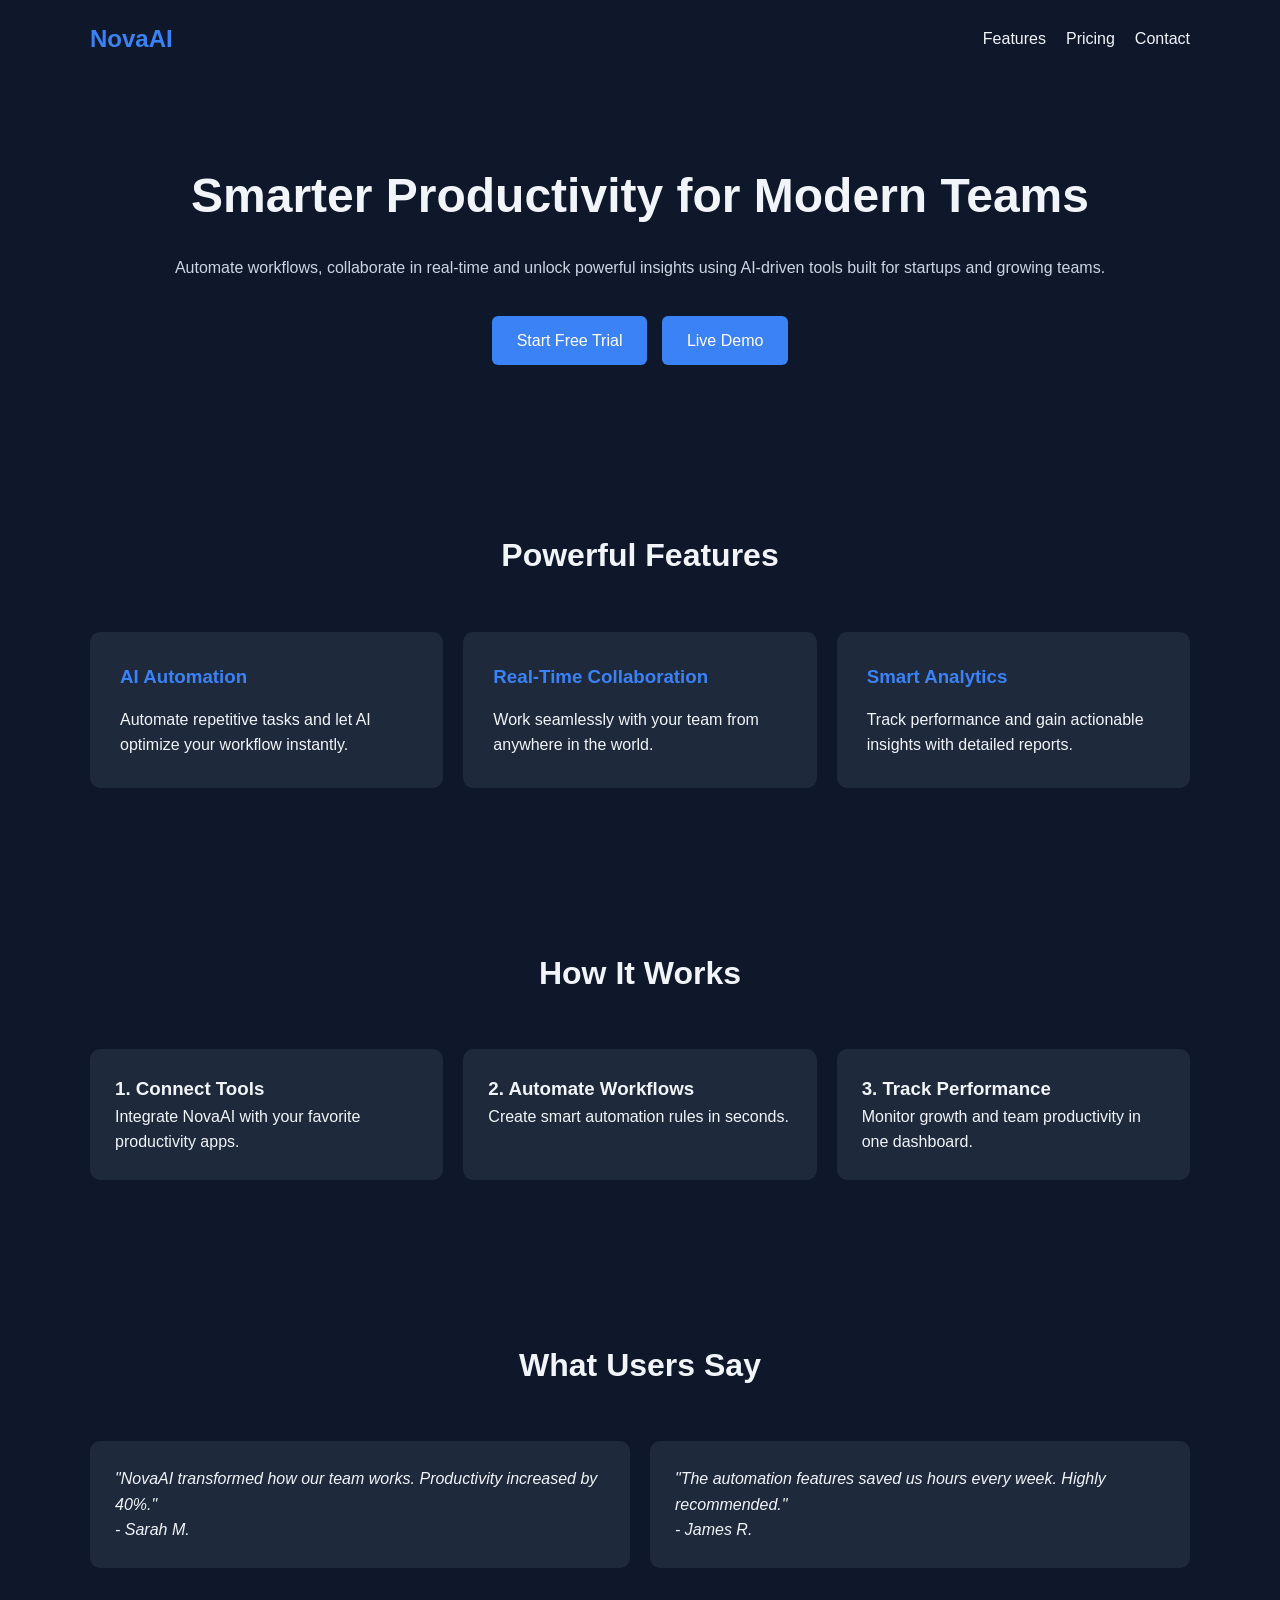
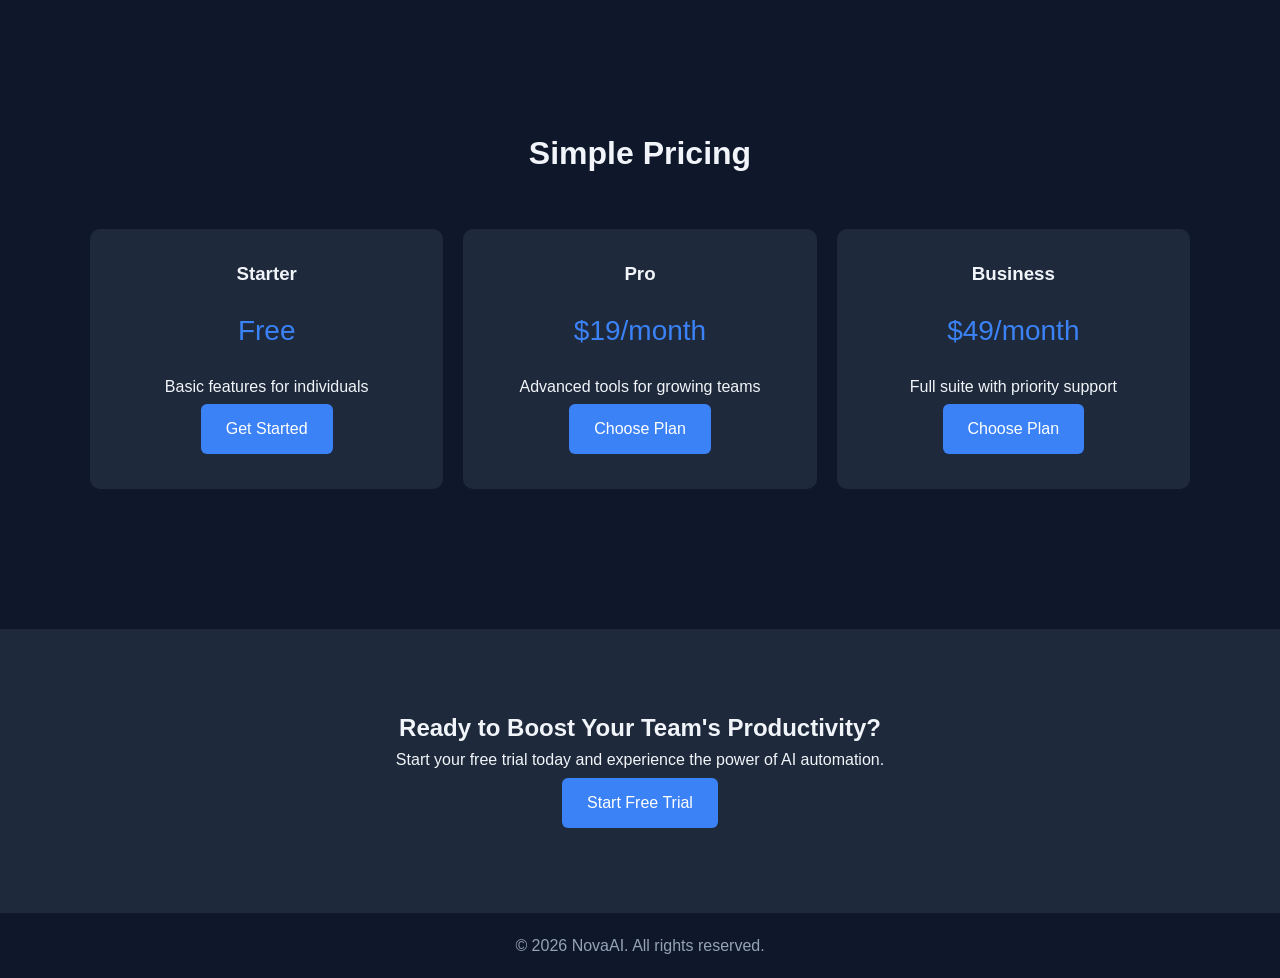
==== index.html @ 4427416d "first commit" ====
<!DOCTYPE html>
<html lang="en">
<head>
<meta charset="UTF-8">
<meta name="viewport" content="width=device-width, initial-scale=1.0">
<title>NovaAI - Smarter Productivity</title>

<style>
*{
    margin:0;
    padding:0;
    box-sizing:border-box;
    font-family: Arial, Helvetica, sans-serif;
}

body{
    background:#0f172a;
    color:#f1f5f9;
    line-height:1.6;
}

.container{
    width:90%;
    max-width:1100px;
    margin:auto;
}

/* NAV */
nav{
    display:flex;
    justify-content:space-between;
    align-items:center;
    padding:20px 0;
}

nav h2{
    color:#3b82f6;
}

nav ul{
    display:flex;
    list-style:none;
    gap:20px;
}

nav a{
    text-decoration:none;
    color:#f1f5f9;
    transition:0.3s;
}

nav a:hover{
    color:#3b82f6;
}

/* HERO */
.hero{
    padding:80px 0;
    text-align:center;
}

.hero h1{
    font-size:48px;
    margin-bottom:20px;
}

.hero p{
    color:#cbd5e1;
    margin-bottom:30px;
}

.btn{
    display:inline-block;
    padding:12px 25px;
    margin:5px;
    background:#3b82f6;
    color:#fff;
    text-decoration:none;
    border-radius:6px;
    transition:0.3s;
}

.btn:hover{
    background:#2563eb;
}

/* FEATURES */
.features{
    padding:80px 0;
}

.section-title{
    text-align:center;
    margin-bottom:50px;
    font-size:32px;
}

.feature-grid{
    display:grid;
    grid-template-columns:repeat(auto-fit, minmax(250px,1fr));
    gap:20px;
}

.card{
    background:#1e293b;
    padding:30px;
    border-radius:10px;
    transition:0.3s;
}

.card:hover{
    transform:translateY(-5px);
}

.card h3{
    margin-bottom:15px;
    color:#3b82f6;
}

/* HOW IT WORKS */
.how{
    padding:80px 0;
}

.steps{
    display:grid;
    grid-template-columns:repeat(auto-fit, minmax(250px,1fr));
    gap:20px;
}

.step{
    background:#1e293b;
    padding:25px;
    border-radius:10px;
}

/* TESTIMONIALS */
.testimonials{
    padding:80px 0;
}

.testimonial-grid{
    display:grid;
    grid-template-columns:repeat(auto-fit, minmax(250px,1fr));
    gap:20px;
}

.testimonial{
    background:#1e293b;
    padding:25px;
    border-radius:10px;
    font-style:italic;
}

/* PRICING */
.pricing{
    padding:80px 0;
}

.price-grid{
    display:grid;
    grid-template-columns:repeat(auto-fit, minmax(250px,1fr));
    gap:20px;
}

.price-card{
    background:#1e293b;
    padding:30px;
    border-radius:10px;
    text-align:center;
}

.price-card h3{
    margin-bottom:15px;
}

.price{
    font-size:28px;
    margin:20px 0;
    color:#3b82f6;
}

/* CTA */
.cta{
    padding:80px 0;
    text-align:center;
    background:#1e293b;
    margin-top:60px;
}

footer{
    text-align:center;
    padding:20px 0;
    color:#94a3b8;
}
</style>

</head>
<body>

<div class="container">

<nav>
<h2>NovaAI</h2>
<ul>
<li><a href="#">Features</a></li>
<li><a href="#">Pricing</a></li>
<li><a href="#">Contact</a></li>
</ul>
</nav>

<section class="hero">
<h1>Smarter Productivity for Modern Teams</h1>
<p>Automate workflows, collaborate in real-time and unlock powerful insights using AI-driven tools built for startups and growing teams.</p>
<a href="#" class="btn">Start Free Trial</a>
<a href="#" class="btn">Live Demo</a>
</section>

</div>

<section class="features">
<div class="container">
<h2 class="section-title">Powerful Features</h2>
<div class="feature-grid">
<div class="card">
<h3>AI Automation</h3>
<p>Automate repetitive tasks and let AI optimize your workflow instantly.</p>
</div>
<div class="card">
<h3>Real-Time Collaboration</h3>
<p>Work seamlessly with your team from anywhere in the world.</p>
</div>
<div class="card">
<h3>Smart Analytics</h3>
<p>Track performance and gain actionable insights with detailed reports.</p>
</div>
</div>
</div>
</section>

<section class="how">
<div class="container">
<h2 class="section-title">How It Works</h2>
<div class="steps">
<div class="step">
<h3>1. Connect Tools</h3>
<p>Integrate NovaAI with your favorite productivity apps.</p>
</div>
<div class="step">
<h3>2. Automate Workflows</h3>
<p>Create smart automation rules in seconds.</p>
</div>
<div class="step">
<h3>3. Track Performance</h3>
<p>Monitor growth and team productivity in one dashboard.</p>
</div>
</div>
</div>
</section>

<section class="testimonials">
<div class="container">
<h2 class="section-title">What Users Say</h2>
<div class="testimonial-grid">
<div class="testimonial">
<p>"NovaAI transformed how our team works. Productivity increased by 40%."</p>
<p>- Sarah M.</p>
</div>
<div class="testimonial">
<p>"The automation features saved us hours every week. Highly recommended."</p>
<p>- James R.</p>
</div>
</div>
</div>
</section>

<section class="pricing">
<div class="container">
<h2 class="section-title">Simple Pricing</h2>
<div class="price-grid">
<div class="price-card">
<h3>Starter</h3>
<p class="price">Free</p>
<p>Basic features for individuals</p>
<a href="#" class="btn">Get Started</a>
</div>
<div class="price-card">
<h3>Pro</h3>
<p class="price">$19/month</p>
<p>Advanced tools for growing teams</p>
<a href="#" class="btn">Choose Plan</a>
</div>
<div class="price-card">
<h3>Business</h3>
<p class="price">$49/month</p>
<p>Full suite with priority support</p>
<a href="#" class="btn">Choose Plan</a>
</div>
</div>
</div>
</section>

<section class="cta">
<div class="container">
<h2>Ready to Boost Your Team's Productivity?</h2>
<p>Start your free trial today and experience the power of AI automation.</p>
<a href="#" class="btn">Start Free Trial</a>
</div>
</section>

<footer>
<p>© 2026 NovaAI. All rights reserved.</p>
</footer>

</body>
</html>
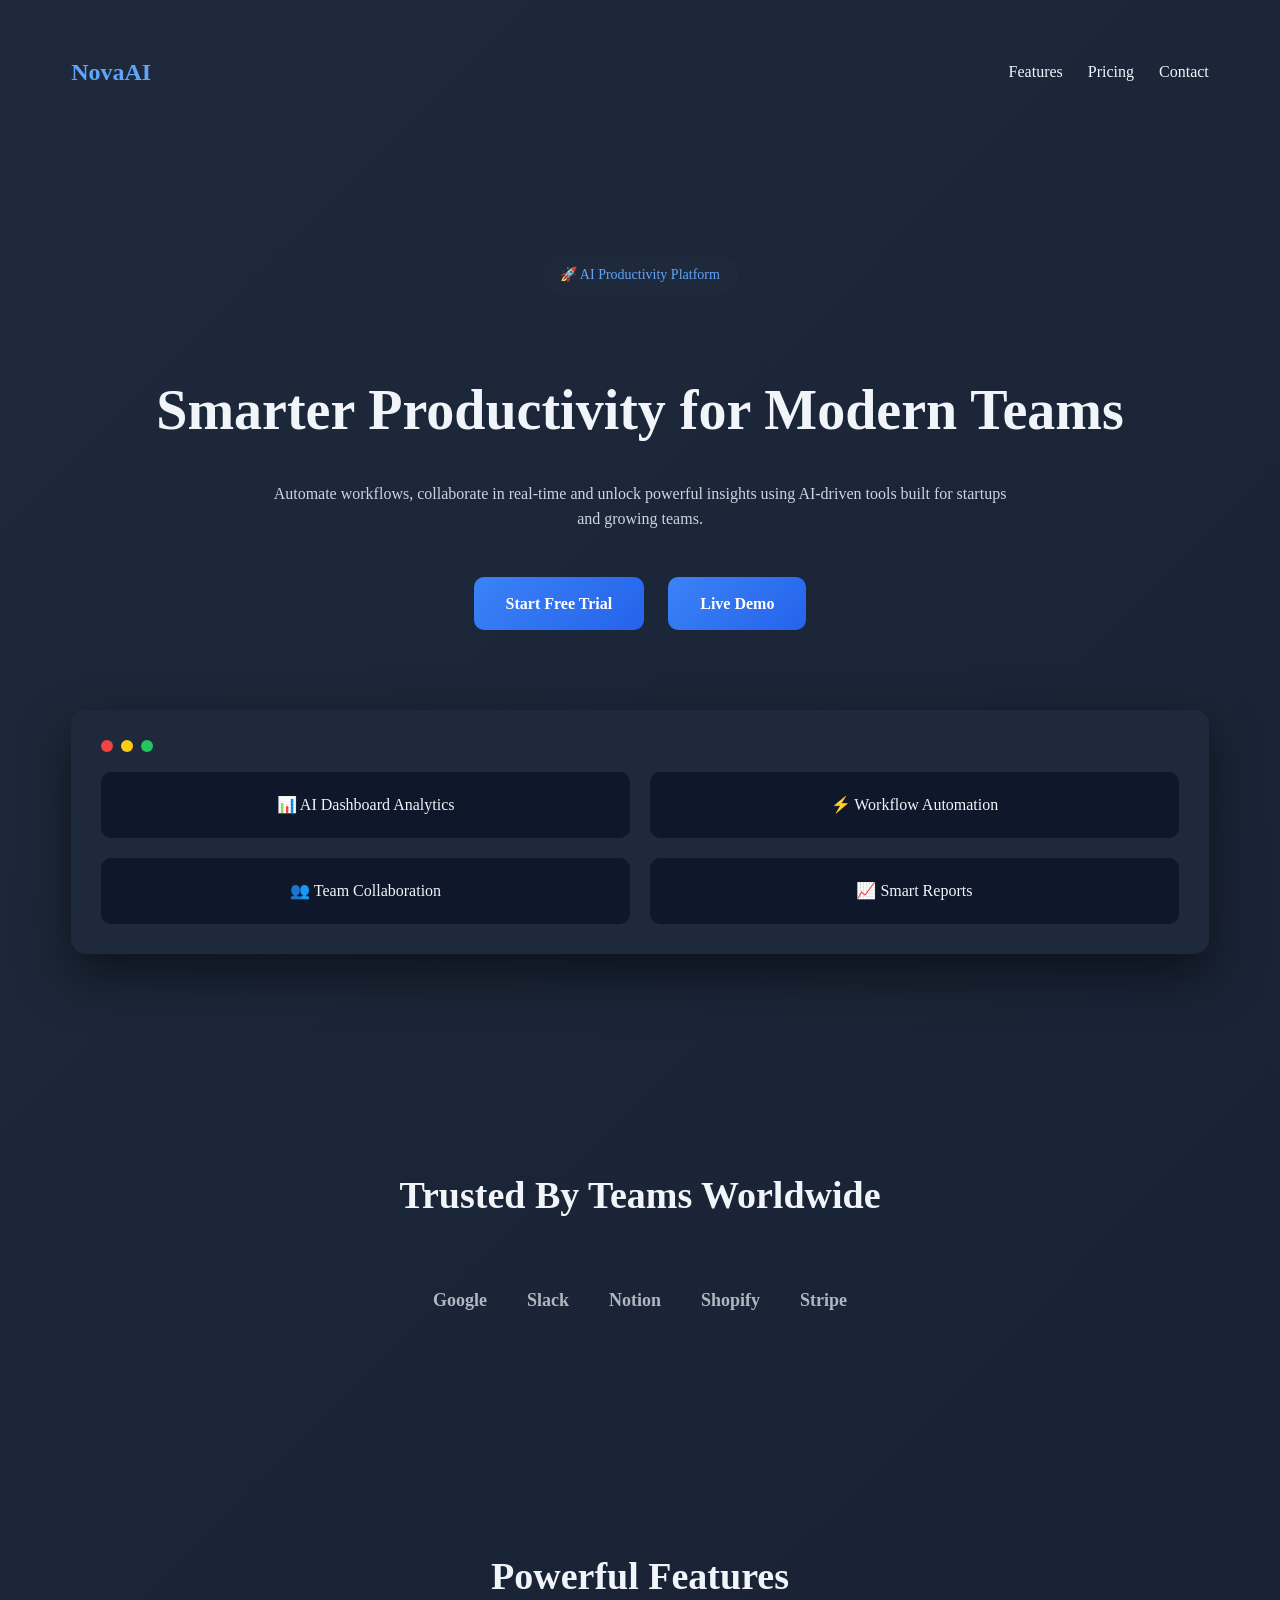
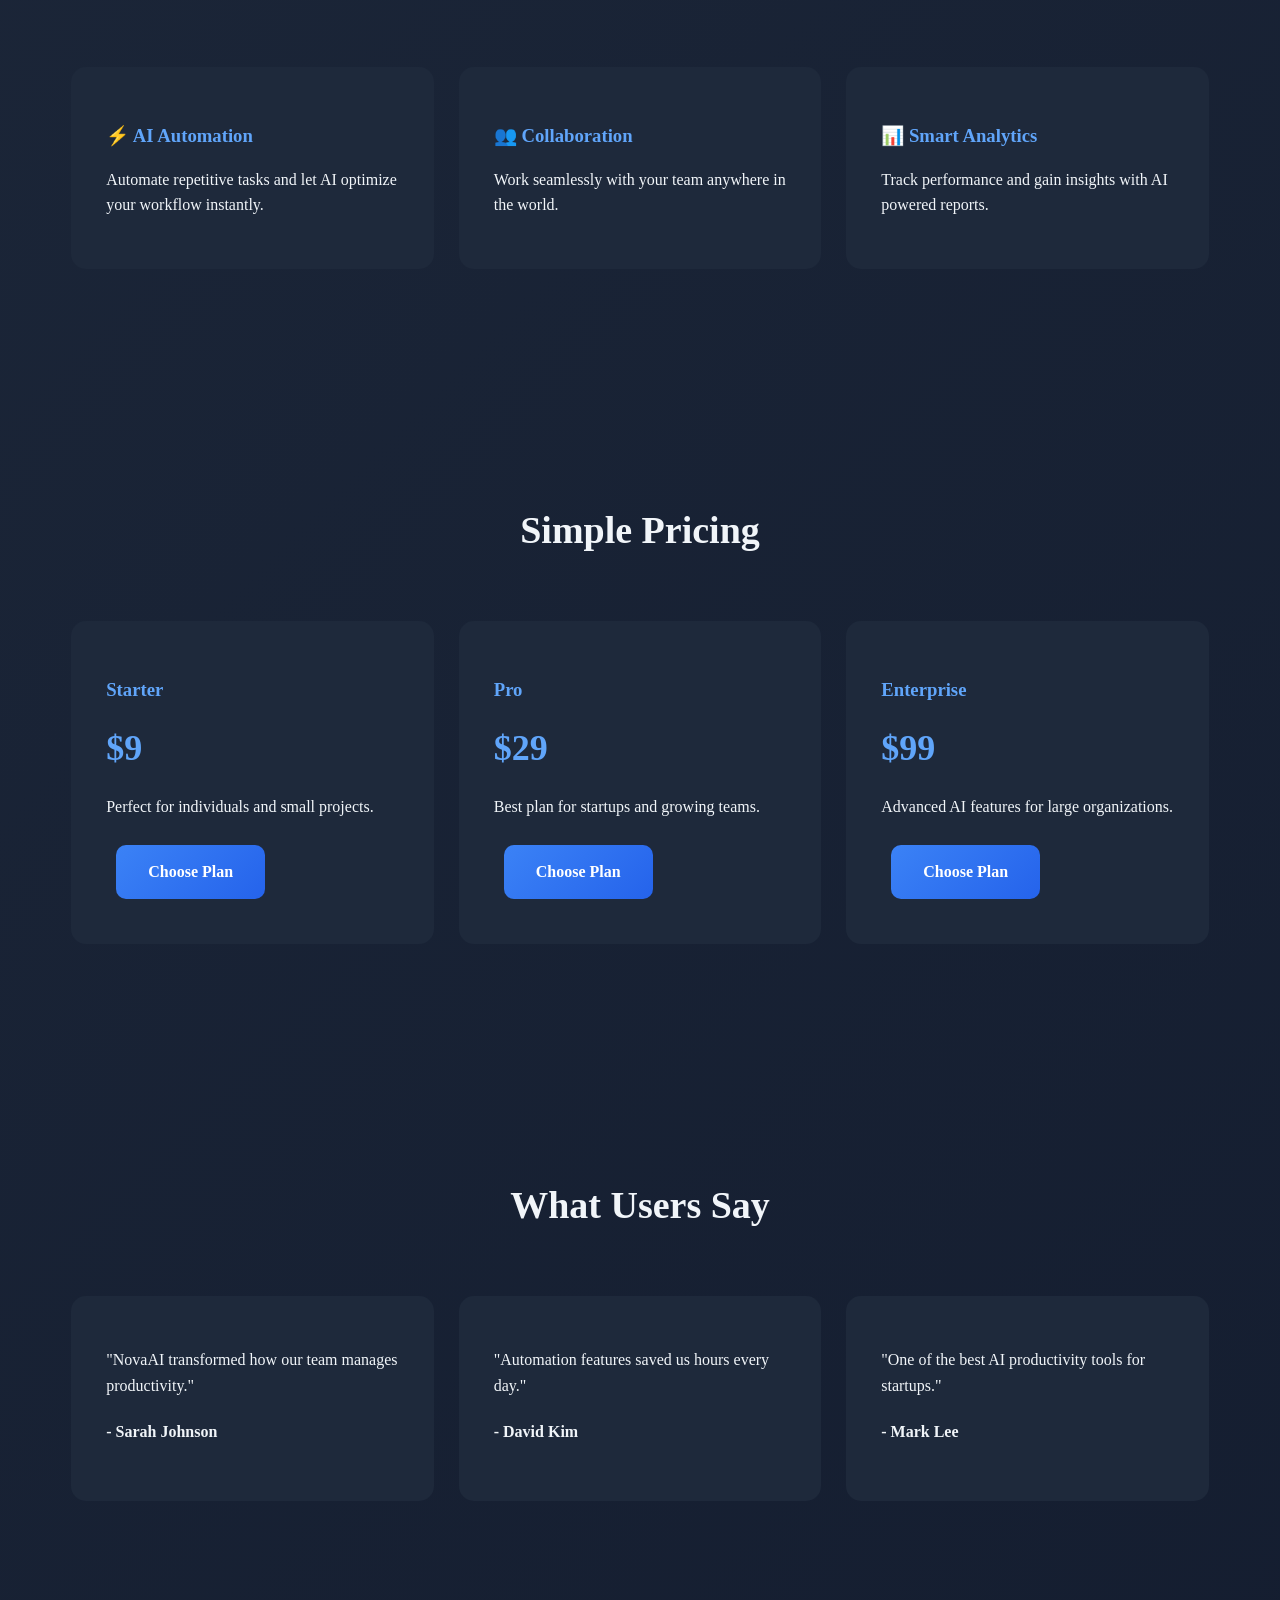
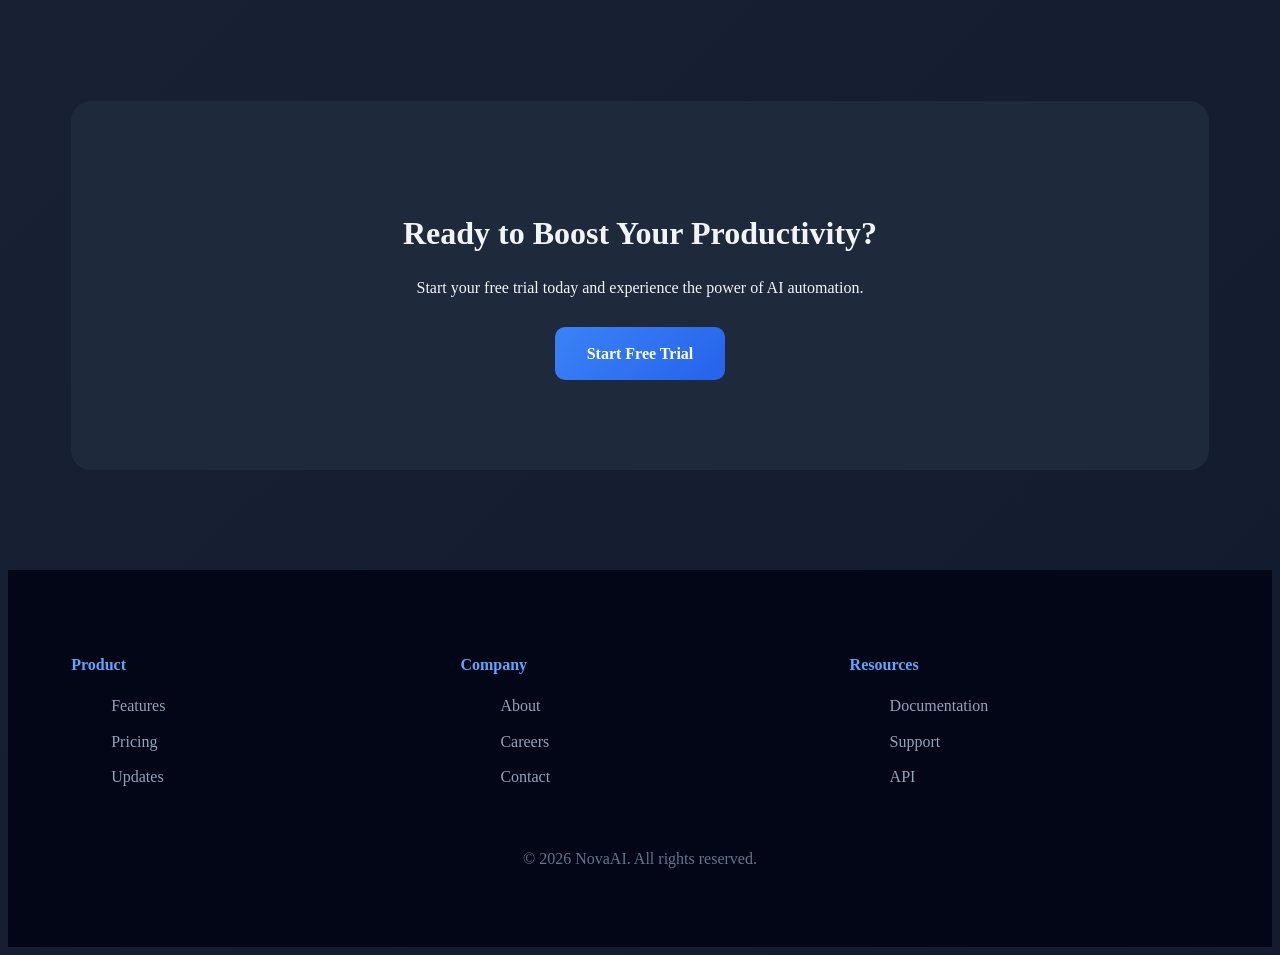
==== commit 543fb701: "Added new pages and CSS" ====
--- a/index.html
+++ b/index.html
@@ -1,317 +1,250 @@
-
 <!DOCTYPE html>
 <html lang="en">
 <head>
+
 <meta charset="UTF-8">
 <meta name="viewport" content="width=device-width, initial-scale=1.0">
-<title>NovaAI - Smarter Productivity</title>
-
-<style>
-*{
-    margin:0;
-    padding:0;
-    box-sizing:border-box;
-    font-family: Arial, Helvetica, sans-serif;
-}
-
-body{
-    background:#0f172a;
-    color:#f1f5f9;
-    line-height:1.6;
-}
-
-.container{
-    width:90%;
-    max-width:1100px;
-    margin:auto;
-}
-
-/* NAV */
-nav{
-    display:flex;
-    justify-content:space-between;
-    align-items:center;
-    padding:20px 0;
-}
-
-nav h2{
-    color:#3b82f6;
-}
-
-nav ul{
-    display:flex;
-    list-style:none;
-    gap:20px;
-}
-
-nav a{
-    text-decoration:none;
-    color:#f1f5f9;
-    transition:0.3s;
-}
-
-nav a:hover{
-    color:#3b82f6;
-}
-
-/* HERO */
-.hero{
-    padding:80px 0;
-    text-align:center;
-}
-
-.hero h1{
-    font-size:48px;
-    margin-bottom:20px;
-}
-
-.hero p{
-    color:#cbd5e1;
-    margin-bottom:30px;
-}
-
-.btn{
-    display:inline-block;
-    padding:12px 25px;
-    margin:5px;
-    background:#3b82f6;
-    color:#fff;
-    text-decoration:none;
-    border-radius:6px;
-    transition:0.3s;
-}
-
-.btn:hover{
-    background:#2563eb;
-}
-
-/* FEATURES */
-.features{
-    padding:80px 0;
-}
-
-.section-title{
-    text-align:center;
-    margin-bottom:50px;
-    font-size:32px;
-}
-
-.feature-grid{
-    display:grid;
-    grid-template-columns:repeat(auto-fit, minmax(250px,1fr));
-    gap:20px;
-}
-
-.card{
-    background:#1e293b;
-    padding:30px;
-    border-radius:10px;
-    transition:0.3s;
-}
-
-.card:hover{
-    transform:translateY(-5px);
-}
-
-.card h3{
-    margin-bottom:15px;
-    color:#3b82f6;
-}
-
-/* HOW IT WORKS */
-.how{
-    padding:80px 0;
-}
-
-.steps{
-    display:grid;
-    grid-template-columns:repeat(auto-fit, minmax(250px,1fr));
-    gap:20px;
-}
-
-.step{
-    background:#1e293b;
-    padding:25px;
-    border-radius:10px;
-}
-
-/* TESTIMONIALS */
-.testimonials{
-    padding:80px 0;
-}
-
-.testimonial-grid{
-    display:grid;
-    grid-template-columns:repeat(auto-fit, minmax(250px,1fr));
-    gap:20px;
-}
-
-.testimonial{
-    background:#1e293b;
-    padding:25px;
-    border-radius:10px;
-    font-style:italic;
-}
-
-/* PRICING */
-.pricing{
-    padding:80px 0;
-}
-
-.price-grid{
-    display:grid;
-    grid-template-columns:repeat(auto-fit, minmax(250px,1fr));
-    gap:20px;
-}
-
-.price-card{
-    background:#1e293b;
-    padding:30px;
-    border-radius:10px;
-    text-align:center;
-}
-
-.price-card h3{
-    margin-bottom:15px;
-}
-
-.price{
-    font-size:28px;
-    margin:20px 0;
-    color:#3b82f6;
-}
-
-/* CTA */
-.cta{
-    padding:80px 0;
-    text-align:center;
-    background:#1e293b;
-    margin-top:60px;
-}
-
-footer{
-    text-align:center;
-    padding:20px 0;
-    color:#94a3b8;
-}
-</style>
+
+<title>NovaAI - AI SaaS Landing Page</title>
+
+<link rel="stylesheet" href="style.css">
 
 </head>
+
 <body>
 
 <div class="container">
 
 <nav>
 <h2>NovaAI</h2>
-<ul>
-<li><a href="#">Features</a></li>
-<li><a href="#">Pricing</a></li>
-<li><a href="#">Contact</a></li>
-</ul>
+
+<ul>
+<li><a href="/feature.html">Features</a></li>
+<li><a href="/pricing.html">Pricing</a></li>
+<li><a href="/contact.html">Contact</a></li>
+</ul>
+
 </nav>
 
+
 <section class="hero">
+
+<div class="badge">🚀 AI Productivity Platform</div>
+
 <h1>Smarter Productivity for Modern Teams</h1>
-<p>Automate workflows, collaborate in real-time and unlock powerful insights using AI-driven tools built for startups and growing teams.</p>
+
+<p>
+Automate workflows, collaborate in real-time and unlock powerful insights
+using AI-driven tools built for startups and growing teams.
+</p>
+
 <a href="#" class="btn">Start Free Trial</a>
 <a href="#" class="btn">Live Demo</a>
-</section>
-
-</div>
-
-<section class="features">
-<div class="container">
+
+
+<div class="mockup">
+
+<div class="mockup-header">
+<div class="dot red"></div>
+<div class="dot yellow"></div>
+<div class="dot green"></div>
+</div>
+
+<div class="mockup-content">
+<div class="box">📊 AI Dashboard Analytics</div>
+<div class="box">⚡ Workflow Automation</div>
+<div class="box">👥 Team Collaboration</div>
+<div class="box">📈 Smart Reports</div>
+</div>
+
+</div>
+
+</section>
+
+</div>
+
+
+<section>
+
+<div class="container">
+
+<h2 class="section-title">Trusted By Teams Worldwide</h2>
+
+<div class="logos">
+<span>Google</span>
+<span>Slack</span>
+<span>Notion</span>
+<span>Shopify</span>
+<span>Stripe</span>
+</div>
+
+</div>
+
+</section>
+
+
+
+<section>
+
+<div class="container">
+
 <h2 class="section-title">Powerful Features</h2>
-<div class="feature-grid">
-<div class="card">
-<h3>AI Automation</h3>
+
+<div class="grid">
+
+<div class="card">
+<h3>⚡ AI Automation</h3>
 <p>Automate repetitive tasks and let AI optimize your workflow instantly.</p>
 </div>
-<div class="card">
-<h3>Real-Time Collaboration</h3>
-<p>Work seamlessly with your team from anywhere in the world.</p>
-</div>
-<div class="card">
-<h3>Smart Analytics</h3>
-<p>Track performance and gain actionable insights with detailed reports.</p>
-</div>
-</div>
-</div>
-</section>
-
-<section class="how">
-<div class="container">
-<h2 class="section-title">How It Works</h2>
-<div class="steps">
-<div class="step">
-<h3>1. Connect Tools</h3>
-<p>Integrate NovaAI with your favorite productivity apps.</p>
-</div>
-<div class="step">
-<h3>2. Automate Workflows</h3>
-<p>Create smart automation rules in seconds.</p>
-</div>
-<div class="step">
-<h3>3. Track Performance</h3>
-<p>Monitor growth and team productivity in one dashboard.</p>
-</div>
-</div>
-</div>
-</section>
-
-<section class="testimonials">
-<div class="container">
+
+<div class="card">
+<h3>👥 Collaboration</h3>
+<p>Work seamlessly with your team anywhere in the world.</p>
+</div>
+
+<div class="card">
+<h3>📊 Smart Analytics</h3>
+<p>Track performance and gain insights with AI powered reports.</p>
+</div>
+
+</div>
+
+</div>
+
+</section>
+
+
+
+<section>
+
+<div class="container">
+
+<h2 class="section-title">Simple Pricing</h2>
+
+<div class="grid">
+
+<div class="card">
+<h3>Starter</h3>
+<div class="price">$9</div>
+<p>Perfect for individuals and small projects.</p>
+<a href="#" class="btn">Choose Plan</a>
+</div>
+
+<div class="card">
+<h3>Pro</h3>
+<div class="price">$29</div>
+<p>Best plan for startups and growing teams.</p>
+<a href="#" class="btn">Choose Plan</a>
+</div>
+
+<div class="card">
+<h3>Enterprise</h3>
+<div class="price">$99</div>
+<p>Advanced AI features for large organizations.</p>
+<a href="#" class="btn">Choose Plan</a>
+</div>
+
+</div>
+
+</div>
+
+</section>
+
+
+
+<section>
+
+<div class="container">
+
 <h2 class="section-title">What Users Say</h2>
-<div class="testimonial-grid">
-<div class="testimonial">
-<p>"NovaAI transformed how our team works. Productivity increased by 40%."</p>
-<p>- Sarah M.</p>
-</div>
-<div class="testimonial">
-<p>"The automation features saved us hours every week. Highly recommended."</p>
-<p>- James R.</p>
-</div>
-</div>
-</div>
-</section>
-
-<section class="pricing">
-<div class="container">
-<h2 class="section-title">Simple Pricing</h2>
-<div class="price-grid">
-<div class="price-card">
-<h3>Starter</h3>
-<p class="price">Free</p>
-<p>Basic features for individuals</p>
-<a href="#" class="btn">Get Started</a>
-</div>
-<div class="price-card">
-<h3>Pro</h3>
-<p class="price">$19/month</p>
-<p>Advanced tools for growing teams</p>
-<a href="#" class="btn">Choose Plan</a>
-</div>
-<div class="price-card">
-<h3>Business</h3>
-<p class="price">$49/month</p>
-<p>Full suite with priority support</p>
-<a href="#" class="btn">Choose Plan</a>
-</div>
-</div>
-</div>
-</section>
-
-<section class="cta">
-<div class="container">
-<h2>Ready to Boost Your Team's Productivity?</h2>
+
+<div class="grid">
+
+<div class="card">
+<p>"NovaAI transformed how our team manages productivity."</p>
+<h4>- Sarah Johnson</h4>
+</div>
+
+<div class="card">
+<p>"Automation features saved us hours every day."</p>
+<h4>- David Kim</h4>
+</div>
+
+<div class="card">
+<p>"One of the best AI productivity tools for startups."</p>
+<h4>- Mark Lee</h4>
+</div>
+
+</div>
+
+</div>
+
+</section>
+
+
+
+<section>
+
+<div class="container">
+
+<div class="cta">
+
+<h2>Ready to Boost Your Productivity?</h2>
+
 <p>Start your free trial today and experience the power of AI automation.</p>
+
 <a href="#" class="btn">Start Free Trial</a>
-</div>
-</section>
+
+</div>
+
+</div>
+
+</section>
+
+
 
 <footer>
+
+<div class="container">
+
+<div class="footer-grid">
+
+<div>
+<h4>Product</h4>
+<ul>
+<li>Features</li>
+<li>Pricing</li>
+<li>Updates</li>
+</ul>
+</div>
+
+<div>
+<h4>Company</h4>
+<ul>
+<li>About</li>
+<li>Careers</li>
+<li>Contact</li>
+</ul>
+</div>
+
+<div>
+<h4>Resources</h4>
+<ul>
+<li>Documentation</li>
+<li>Support</li>
+<li>API</li>
+</ul>
+</div>
+
+</div>
+
 <p>© 2026 NovaAI. All rights reserved.</p>
+
+</div>
+
 </footer>
+
+<script src="script.js"></script>
 
 </body>
 </html>
--- a/style.css
+++ b/style.css
@@ -0,0 +1,284 @@
+```css
+*{
+margin:0;
+padding:0;
+box-sizing:border-box;
+font-family: Arial, Helvetica, sans-serif;
+}
+
+body{
+background: linear-gradient(-45deg,#0f172a,#1e3a8a,#0f172a,#1e293b);
+background-size:400% 400%;
+animation:gradientBG 12s ease infinite;
+color:#f1f5f9;
+line-height:1.6;
+}
+
+@keyframes gradientBG{
+0%{background-position:0% 50%;}
+50%{background-position:100% 50%;}
+100%{background-position:0% 50%;}
+}
+
+.container{
+width:90%;
+max-width:1150px;
+margin:auto;
+}
+
+nav{
+display:flex;
+justify-content:space-between;
+align-items:center;
+padding:25px 0;
+}
+
+nav h2{
+color:#60a5fa;
+font-size:24px;
+}
+
+nav ul{
+display:flex;
+list-style:none;
+gap:25px;
+}
+
+nav a{
+text-decoration:none;
+color:#f1f5f9;
+transition:0.3s;
+font-weight:500;
+}
+
+nav a:hover{
+color:#60a5fa;
+}
+
+.hero{
+padding:120px 0 80px;
+text-align:center;
+}
+
+.badge{
+display:inline-block;
+background:#1e293b;
+padding:8px 18px;
+border-radius:20px;
+font-size:14px;
+margin-bottom:25px;
+color:#60a5fa;
+}
+
+.hero h1{
+font-size:56px;
+margin-bottom:25px;
+}
+
+.hero p{
+color:#cbd5e1;
+margin-bottom:35px;
+max-width:750px;
+margin-left:auto;
+margin-right:auto;
+}
+
+.btn{
+display:inline-block;
+padding:14px 32px;
+margin:10px;
+background:linear-gradient(135deg,#3b82f6,#2563eb);
+color:#fff;
+text-decoration:none;
+border-radius:10px;
+font-weight:bold;
+transition:0.3s;
+}
+
+.btn:hover{
+transform:translateY(-4px);
+box-shadow:0 15px 30px rgba(59,130,246,0.4);
+}
+
+.mockup{
+margin-top:70px;
+background:#1e293b;
+border-radius:15px;
+padding:30px;
+box-shadow:0 20px 50px rgba(0,0,0,0.5);
+}
+
+.mockup-header{
+display:flex;
+gap:8px;
+margin-bottom:20px;
+}
+
+.dot{
+width:12px;
+height:12px;
+border-radius:50%;
+}
+
+.red{background:#ef4444;}
+.yellow{background:#facc15;}
+.green{background:#22c55e;}
+
+.mockup-content{
+display:grid;
+grid-template-columns:1fr 1fr;
+gap:20px;
+}
+
+.box{
+background:#0f172a;
+padding:20px;
+border-radius:10px;
+}
+
+section{
+padding:100px 0;
+}
+
+.section-title{
+text-align:center;
+margin-bottom:60px;
+font-size:38px;
+}
+
+.grid{
+display:grid;
+grid-template-columns:repeat(auto-fit,minmax(250px,1fr));
+gap:25px;
+}
+
+.card{
+background:#1e293b;
+padding:35px;
+border-radius:15px;
+transition:0.3s;
+}
+
+.card:hover{
+transform:translateY(-10px);
+box-shadow:0 20px 40px rgba(0,0,0,0.4);
+}
+
+.card h3{
+margin-bottom:15px;
+color:#60a5fa;
+}
+
+.logos{
+display:flex;
+justify-content:center;
+flex-wrap:wrap;
+gap:40px;
+opacity:0.7;
+font-weight:bold;
+font-size:18px;
+}
+
+.price{
+font-size:36px;
+margin:15px 0;
+color:#60a5fa;
+font-weight:bold;
+}
+
+.testimonials .card{
+text-align:center;
+}
+
+.testimonials h4{
+margin-top:15px;
+color:#94a3b8;
+}
+
+.cta{
+background:#1e293b;
+text-align:center;
+border-radius:20px;
+padding:80px 30px;
+}
+
+.cta h2{
+font-size:32px;
+margin-bottom:15px;
+}
+
+.contact-form{
+max-width:500px;
+margin:auto;
+display:flex;
+flex-direction:column;
+gap:15px;
+margin-top:40px;
+}
+
+.contact-form input,
+.contact-form textarea{
+padding:12px;
+border-radius:8px;
+border:none;
+outline:none;
+}
+
+.contact-form textarea{
+height:120px;
+}
+
+footer{
+background:#020617;
+padding:60px 0;
+}
+
+.footer-grid{
+display:grid;
+grid-template-columns:repeat(auto-fit,minmax(200px,1fr));
+gap:30px;
+}
+
+footer h4{
+margin-bottom:15px;
+color:#60a5fa;
+}
+
+footer ul{
+list-style:none;
+}
+
+footer li{
+margin-bottom:10px;
+color:#94a3b8;
+cursor:pointer;
+transition:0.3s;
+}
+
+footer li:hover{
+color:#60a5fa;
+}
+
+footer p{
+text-align:center;
+margin-top:40px;
+color:#64748b;
+}
+
+@media (max-width:768px){
+
+.hero h1{
+font-size:36px;
+}
+
+.mockup-content{
+grid-template-columns:1fr;
+}
+
+nav{
+flex-direction:column;
+gap:15px;
+}
+
+}
+```
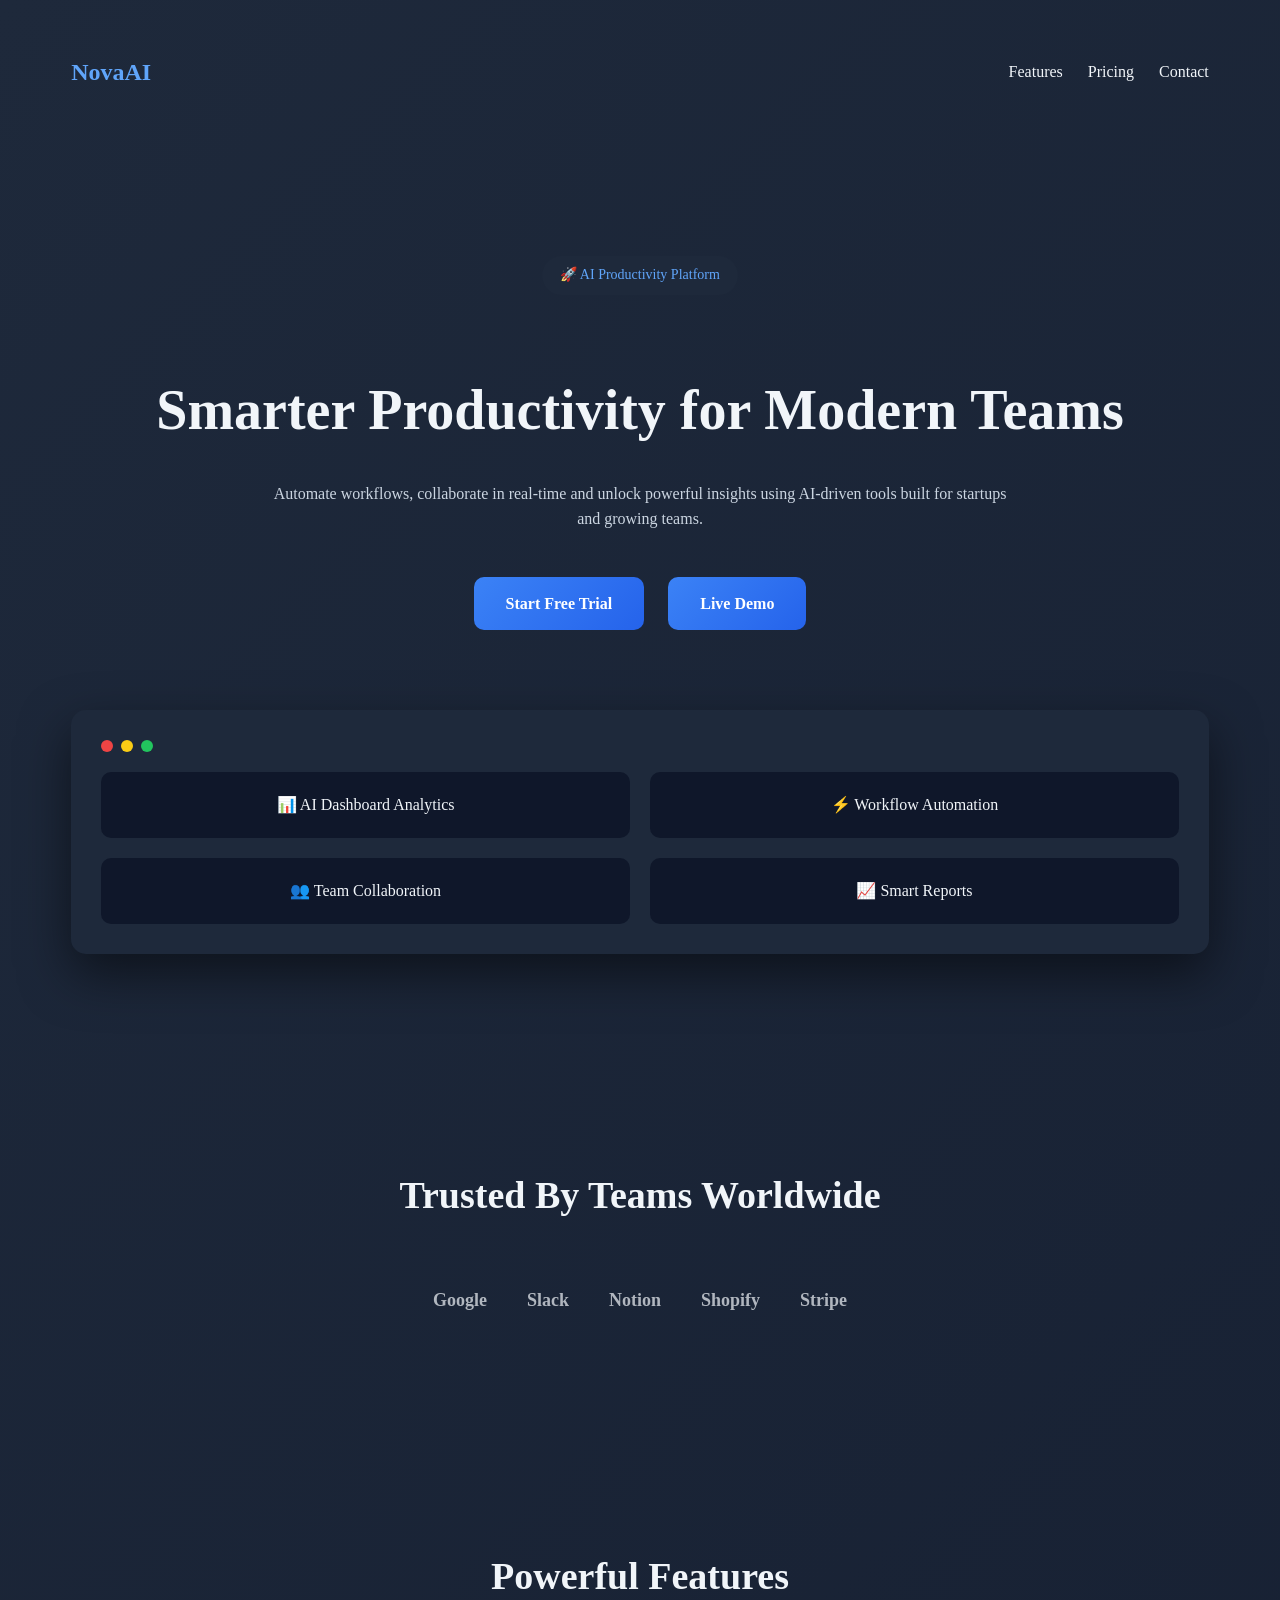
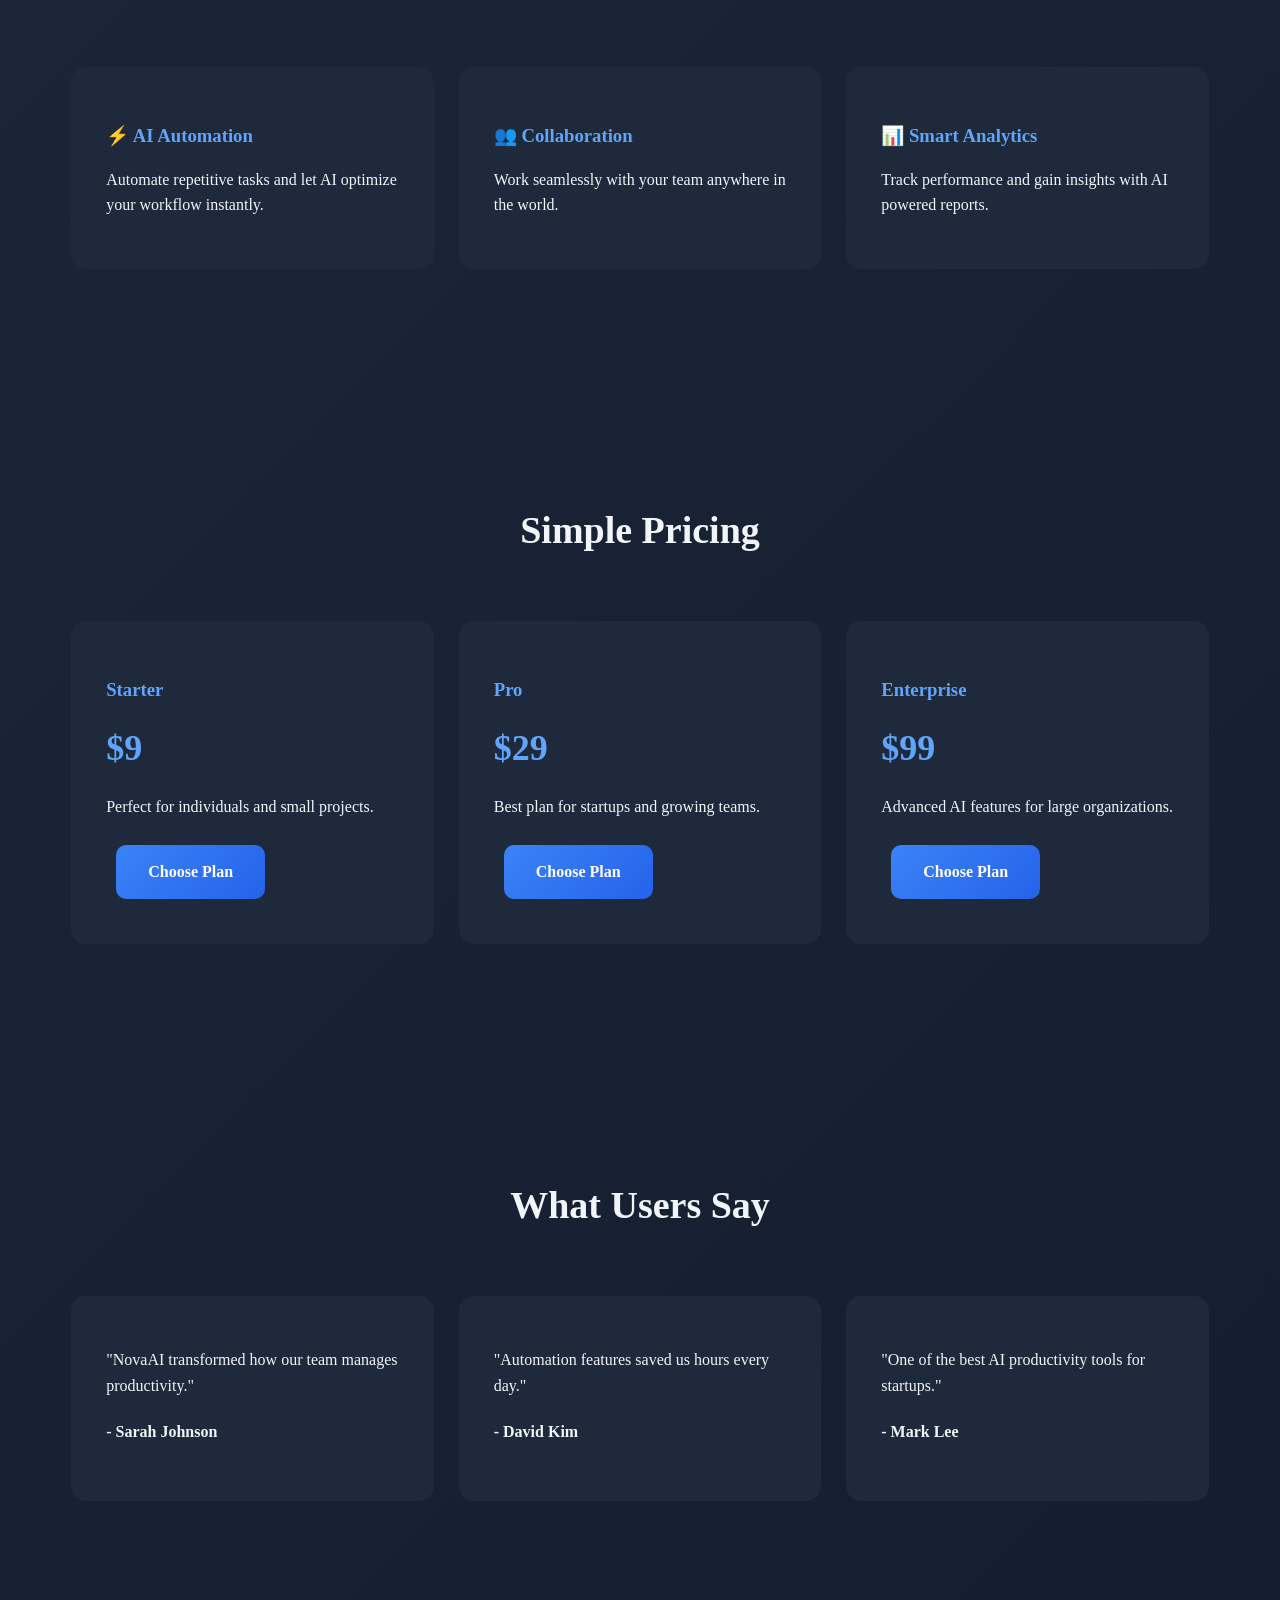
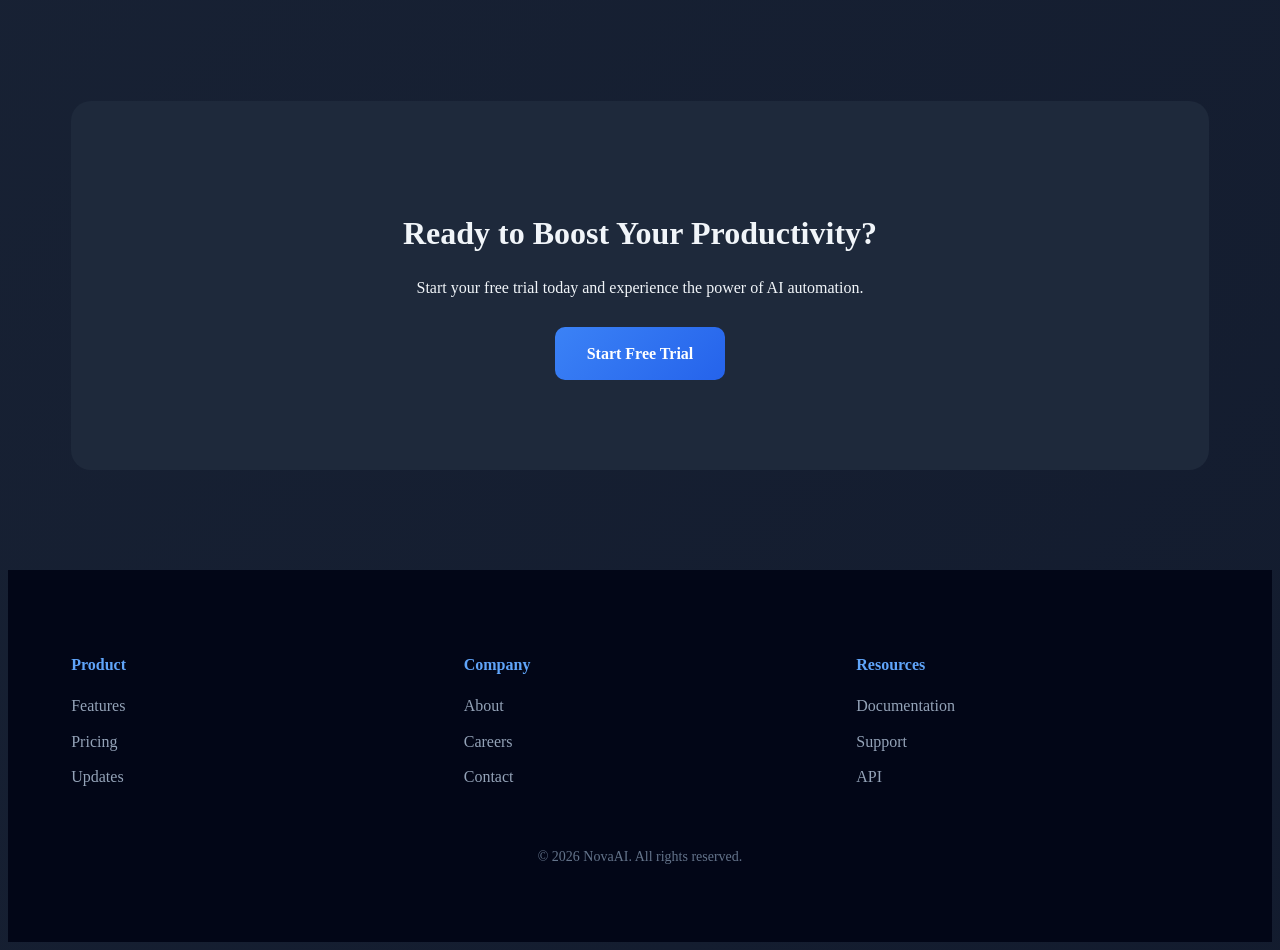
==== commit 10a32504: "Update website pages" ====
--- a/index.html
+++ b/index.html
@@ -205,11 +205,11 @@
 
 <footer>
 
-<div class="container">
+<div class="container footer-container">
 
 <div class="footer-grid">
 
-<div>
+<div class="footer-col">
 <h4>Product</h4>
 <ul>
 <li>Features</li>
@@ -218,7 +218,7 @@
 </ul>
 </div>
 
-<div>
+<div class="footer-col">
 <h4>Company</h4>
 <ul>
 <li>About</li>
@@ -227,7 +227,7 @@
 </ul>
 </div>
 
-<div>
+<div class="footer-col">
 <h4>Resources</h4>
 <ul>
 <li>Documentation</li>
@@ -238,12 +238,11 @@
 
 </div>
 
-<p>© 2026 NovaAI. All rights reserved.</p>
+<p class="copyright">© 2026 NovaAI. All rights reserved.</p>
 
 </div>
 
 </footer>
-
 <script src="script.js"></script>
 
 </body>
--- a/style.css
+++ b/style.css
@@ -227,44 +227,50 @@
 .contact-form textarea{
 height:120px;
 }
-
 footer{
 background:#020617;
 padding:60px 0;
 }
 
+.footer-container{
+max-width:1150px;
+margin:auto;
+}
+
 .footer-grid{
 display:grid;
 grid-template-columns:repeat(auto-fit,minmax(200px,1fr));
-gap:30px;
-}
-
-footer h4{
+gap:40px;
+align-items:start;
+}
+
+.footer-col h4{
 margin-bottom:15px;
 color:#60a5fa;
 }
 
-footer ul{
+.footer-col ul{
 list-style:none;
-}
-
-footer li{
+padding:0;
+}
+
+.footer-col li{
 margin-bottom:10px;
 color:#94a3b8;
 cursor:pointer;
 transition:0.3s;
 }
 
-footer li:hover{
-color:#60a5fa;
-}
-
-footer p{
+.footer-col li:hover{
+color:#60a5fa;
+}
+
+.copyright{
 text-align:center;
 margin-top:40px;
 color:#64748b;
-}
-
+font-size:14px;
+}
 @media (max-width:768px){
 
 .hero h1{
